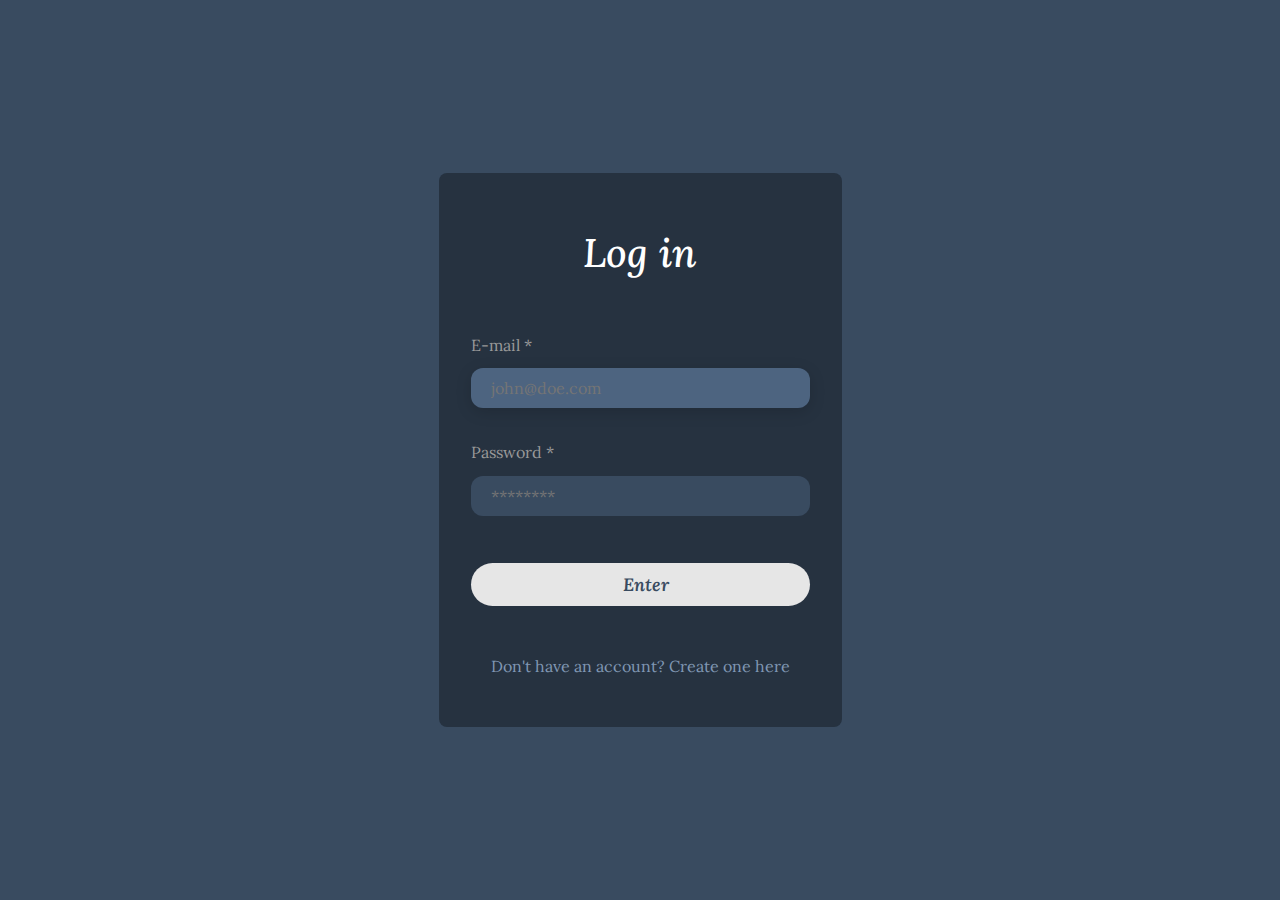
==== app/pages/energy/index.html @ acae3a9f "Done for the Day" ====
<!DOCTYPE html>
<html lang="en">
    <head>
        <meta charset="UTF-8" />
        <meta name="viewport" content="width=device-width, initial-scale=1.0" />
        <title>Energy</title>
        <!-- FontAwesome -->
        <link
            rel="stylesheet"
            href="../../styles/fontawesome/css/fontawesome.css"
        />
        <link rel="stylesheet" href="../../styles/fontawesome/css/brands.css" />
        <link rel="stylesheet" href="../../styles/fontawesome/css/solid.css" />
        <!-- Custom CSS -->
        <link rel="stylesheet" href="../../styles/main.css" />
    </head>
    <!-- <body class="light-mode"> -->
    <body>
        <section class="container">
            <div
                class="flex justify-content-space-between align-items-center flex-wrap"
                style="margin-bottom: 1rem"
            >
                <h1>Energy</h1>
                <button
                    id="refresh"
                    class="button-icon"
                    data-theme="secondary"
                    name="updateIntroSubmit"
                >
                    <i class="fa-regular fa-arrows-rotate"></i>
                </button>
            </div>
            <table id="energy-data" class="table">
                <thead>
                    <th>Name</th>
                    <th>Created At</th>
                    <th>Updated At</th>
                    <th>Options</th>
                </thead>
                <tbody></tbody>
            </table>

            <div class="dashboard-form">
                <h1>Create Energy</h1>
                <form method="post" id="add-energy-form">
                    <div class="input-group">
                        <label for="energyName">Name <span class="colored">*</span></label>
                        <input type="text" name="name" id="energyName" required />
                    </div>
                    <div class="input-group">
                        <label for="energyUnit">Unit <span class="colored">*</span></label>
                        <input type="text" name="unit" id="energyUnit" required />
                    </div>
                    <button type="submit" class="button-icon">
                        <i class="fa-regular fa-plus"></i>
                        <span>Add Energy</span>
                    </button>
                </form>
            </div>
        </section>

        <script
            type="module"
            src="../../scripts/controllers/energy.js"
        ></script>
        <script type="module" src="../../scripts/utils/navbar.js"></script>
    </body>
</html>
---- app/styles/fontawesome/css/brands.css ----
/*!
 * Font Awesome Free 6.2.0 by @fontawesome - https://fontawesome.com
 * License - https://fontawesome.com/license/free (Icons: CC BY 4.0, Fonts: SIL OFL 1.1, Code: MIT License)
 * Copyright 2022 Fonticons, Inc.
 */
:root, :host {
  --fa-style-family-brands: 'Font Awesome 6 Brands';
  --fa-font-brands: normal 400 1em/1 'Font Awesome 6 Brands'; }

@font-face {
  font-family: 'Font Awesome 6 Brands';
  font-style: normal;
  font-weight: 400;
  font-display: block;
  src: url("../webfonts/fa-brands-400.woff2") format("woff2"), url("../webfonts/fa-brands-400.ttf") format("truetype"); }

.fab,
.fa-brands {
  font-weight: 400; }

.fa-monero:before {
  content: "\f3d0"; }

.fa-hooli:before {
  content: "\f427"; }

.fa-yelp:before {
  content: "\f1e9"; }

.fa-cc-visa:before {
  content: "\f1f0"; }

.fa-lastfm:before {
  content: "\f202"; }

.fa-shopware:before {
  content: "\f5b5"; }

.fa-creative-commons-nc:before {
  content: "\f4e8"; }

.fa-aws:before {
  content: "\f375"; }

.fa-redhat:before {
  content: "\f7bc"; }

.fa-yoast:before {
  content: "\f2b1"; }

.fa-cloudflare:before {
  content: "\e07d"; }

.fa-ups:before {
  content: "\f7e0"; }

.fa-wpexplorer:before {
  content: "\f2de"; }

.fa-dyalog:before {
  content: "\f399"; }

.fa-bity:before {
  content: "\f37a"; }

.fa-stackpath:before {
  content: "\f842"; }

.fa-buysellads:before {
  content: "\f20d"; }

.fa-first-order:before {
  content: "\f2b0"; }

.fa-modx:before {
  content: "\f285"; }

.fa-guilded:before {
  content: "\e07e"; }

.fa-vnv:before {
  content: "\f40b"; }

.fa-square-js:before {
  content: "\f3b9"; }

.fa-js-square:before {
  content: "\f3b9"; }

.fa-microsoft:before {
  content: "\f3ca"; }

.fa-qq:before {
  content: "\f1d6"; }

.fa-orcid:before {
  content: "\f8d2"; }

.fa-java:before {
  content: "\f4e4"; }

.fa-invision:before {
  content: "\f7b0"; }

.fa-creative-commons-pd-alt:before {
  content: "\f4ed"; }

.fa-centercode:before {
  content: "\f380"; }

.fa-glide-g:before {
  content: "\f2a6"; }

.fa-drupal:before {
  content: "\f1a9"; }

.fa-hire-a-helper:before {
  content: "\f3b0"; }

.fa-creative-commons-by:before {
  content: "\f4e7"; }

.fa-unity:before {
  content: "\e049"; }

.fa-whmcs:before {
  content: "\f40d"; }

.fa-rocketchat:before {
  content: "\f3e8"; }

.fa-vk:before {
  content: "\f189"; }

.fa-untappd:before {
  content: "\f405"; }

.fa-mailchimp:before {
  content: "\f59e"; }

.fa-css3-alt:before {
  content: "\f38b"; }

.fa-square-reddit:before {
  content: "\f1a2"; }

.fa-reddit-square:before {
  content: "\f1a2"; }

.fa-vimeo-v:before {
  content: "\f27d"; }

.fa-contao:before {
  content: "\f26d"; }

.fa-square-font-awesome:before {
  content: "\e5ad"; }

.fa-deskpro:before {
  content: "\f38f"; }

.fa-sistrix:before {
  content: "\f3ee"; }

.fa-square-instagram:before {
  content: "\e055"; }

.fa-instagram-square:before {
  content: "\e055"; }

.fa-battle-net:before {
  content: "\f835"; }

.fa-the-red-yeti:before {
  content: "\f69d"; }

.fa-square-hacker-news:before {
  content: "\f3af"; }

.fa-hacker-news-square:before {
  content: "\f3af"; }

.fa-edge:before {
  content: "\f282"; }

.fa-napster:before {
  content: "\f3d2"; }

.fa-square-snapchat:before {
  content: "\f2ad"; }

.fa-snapchat-square:before {
  content: "\f2ad"; }

.fa-google-plus-g:before {
  content: "\f0d5"; }

.fa-artstation:before {
  content: "\f77a"; }

.fa-markdown:before {
  content: "\f60f"; }

.fa-sourcetree:before {
  content: "\f7d3"; }

.fa-google-plus:before {
  content: "\f2b3"; }

.fa-diaspora:before {
  content: "\f791"; }

.fa-foursquare:before {
  content: "\f180"; }

.fa-stack-overflow:before {
  content: "\f16c"; }

.fa-github-alt:before {
  content: "\f113"; }

.fa-phoenix-squadron:before {
  content: "\f511"; }

.fa-pagelines:before {
  content: "\f18c"; }

.fa-algolia:before {
  content: "\f36c"; }

.fa-red-river:before {
  content: "\f3e3"; }

.fa-creative-commons-sa:before {
  content: "\f4ef"; }

.fa-safari:before {
  content: "\f267"; }

.fa-google:before {
  content: "\f1a0"; }

.fa-square-font-awesome-stroke:before {
  content: "\f35c"; }

.fa-font-awesome-alt:before {
  content: "\f35c"; }

.fa-atlassian:before {
  content: "\f77b"; }

.fa-linkedin-in:before {
  content: "\f0e1"; }

.fa-digital-ocean:before {
  content: "\f391"; }

.fa-nimblr:before {
  content: "\f5a8"; }

.fa-chromecast:before {
  content: "\f838"; }

.fa-evernote:before {
  content: "\f839"; }

.fa-hacker-news:before {
  content: "\f1d4"; }

.fa-creative-commons-sampling:before {
  content: "\f4f0"; }

.fa-adversal:before {
  content: "\f36a"; }

.fa-creative-commons:before {
  content: "\f25e"; }

.fa-watchman-monitoring:before {
  content: "\e087"; }

.fa-fonticons:before {
  content: "\f280"; }

.fa-weixin:before {
  content: "\f1d7"; }

.fa-shirtsinbulk:before {
  content: "\f214"; }

.fa-codepen:before {
  content: "\f1cb"; }

.fa-git-alt:before {
  content: "\f841"; }

.fa-lyft:before {
  content: "\f3c3"; }

.fa-rev:before {
  content: "\f5b2"; }

.fa-windows:before {
  content: "\f17a"; }

.fa-wizards-of-the-coast:before {
  content: "\f730"; }

.fa-square-viadeo:before {
  content: "\f2aa"; }

.fa-viadeo-square:before {
  content: "\f2aa"; }

.fa-meetup:before {
  content: "\f2e0"; }

.fa-centos:before {
  content: "\f789"; }

.fa-adn:before {
  content: "\f170"; }

.fa-cloudsmith:before {
  content: "\f384"; }

.fa-pied-piper-alt:before {
  content: "\f1a8"; }

.fa-square-dribbble:before {
  content: "\f397"; }

.fa-dribbble-square:before {
  content: "\f397"; }

.fa-codiepie:before {
  content: "\f284"; }

.fa-node:before {
  content: "\f419"; }

.fa-mix:before {
  content: "\f3cb"; }

.fa-steam:before {
  content: "\f1b6"; }

.fa-cc-apple-pay:before {
  content: "\f416"; }

.fa-scribd:before {
  content: "\f28a"; }

.fa-openid:before {
  content: "\f19b"; }

.fa-instalod:before {
  content: "\e081"; }

.fa-expeditedssl:before {
  content: "\f23e"; }

.fa-sellcast:before {
  content: "\f2da"; }

.fa-square-twitter:before {
  content: "\f081"; }

.fa-twitter-square:before {
  content: "\f081"; }

.fa-r-project:before {
  content: "\f4f7"; }

.fa-delicious:before {
  content: "\f1a5"; }

.fa-freebsd:before {
  content: "\f3a4"; }

.fa-vuejs:before {
  content: "\f41f"; }

.fa-accusoft:before {
  content: "\f369"; }

.fa-ioxhost:before {
  content: "\f208"; }

.fa-fonticons-fi:before {
  content: "\f3a2"; }

.fa-app-store:before {
  content: "\f36f"; }

.fa-cc-mastercard:before {
  content: "\f1f1"; }

.fa-itunes-note:before {
  content: "\f3b5"; }

.fa-golang:before {
  content: "\e40f"; }

.fa-kickstarter:before {
  content: "\f3bb"; }

.fa-grav:before {
  content: "\f2d6"; }

.fa-weibo:before {
  content: "\f18a"; }

.fa-uncharted:before {
  content: "\e084"; }

.fa-firstdraft:before {
  content: "\f3a1"; }

.fa-square-youtube:before {
  content: "\f431"; }

.fa-youtube-square:before {
  content: "\f431"; }

.fa-wikipedia-w:before {
  content: "\f266"; }

.fa-wpressr:before {
  content: "\f3e4"; }

.fa-rendact:before {
  content: "\f3e4"; }

.fa-angellist:before {
  content: "\f209"; }

.fa-galactic-republic:before {
  content: "\f50c"; }

.fa-nfc-directional:before {
  content: "\e530"; }

.fa-skype:before {
  content: "\f17e"; }

.fa-joget:before {
  content: "\f3b7"; }

.fa-fedora:before {
  content: "\f798"; }

.fa-stripe-s:before {
  content: "\f42a"; }

.fa-meta:before {
  content: "\e49b"; }

.fa-laravel:before {
  content: "\f3bd"; }

.fa-hotjar:before {
  content: "\f3b1"; }

.fa-bluetooth-b:before {
  content: "\f294"; }

.fa-sticker-mule:before {
  content: "\f3f7"; }

.fa-creative-commons-zero:before {
  content: "\f4f3"; }

.fa-hips:before {
  content: "\f452"; }

.fa-behance:before {
  content: "\f1b4"; }

.fa-reddit:before {
  content: "\f1a1"; }

.fa-discord:before {
  content: "\f392"; }

.fa-chrome:before {
  content: "\f268"; }

.fa-app-store-ios:before {
  content: "\f370"; }

.fa-cc-discover:before {
  content: "\f1f2"; }

.fa-wpbeginner:before {
  content: "\f297"; }

.fa-confluence:before {
  content: "\f78d"; }

.fa-mdb:before {
  content: "\f8ca"; }

.fa-dochub:before {
  content: "\f394"; }

.fa-accessible-icon:before {
  content: "\f368"; }

.fa-ebay:before {
  content: "\f4f4"; }

.fa-amazon:before {
  content: "\f270"; }

.fa-unsplash:before {
  content: "\e07c"; }

.fa-yarn:before {
  content: "\f7e3"; }

.fa-square-steam:before {
  content: "\f1b7"; }

.fa-steam-square:before {
  content: "\f1b7"; }

.fa-500px:before {
  content: "\f26e"; }

.fa-square-vimeo:before {
  content: "\f194"; }

.fa-vimeo-square:before {
  content: "\f194"; }

.fa-asymmetrik:before {
  content: "\f372"; }

.fa-font-awesome:before {
  content: "\f2b4"; }

.fa-font-awesome-flag:before {
  content: "\f2b4"; }

.fa-font-awesome-logo-full:before {
  content: "\f2b4"; }

.fa-gratipay:before {
  content: "\f184"; }

.fa-apple:before {
  content: "\f179"; }

.fa-hive:before {
  content: "\e07f"; }

.fa-gitkraken:before {
  content: "\f3a6"; }

.fa-keybase:before {
  content: "\f4f5"; }

.fa-apple-pay:before {
  content: "\f415"; }

.fa-padlet:before {
  content: "\e4a0"; }

.fa-amazon-pay:before {
  content: "\f42c"; }

.fa-square-github:before {
  content: "\f092"; }

.fa-github-square:before {
  content: "\f092"; }

.fa-stumbleupon:before {
  content: "\f1a4"; }

.fa-fedex:before {
  content: "\f797"; }

.fa-phoenix-framework:before {
  content: "\f3dc"; }

.fa-shopify:before {
  content: "\e057"; }

.fa-neos:before {
  content: "\f612"; }

.fa-hackerrank:before {
  content: "\f5f7"; }

.fa-researchgate:before {
  content: "\f4f8"; }

.fa-swift:before {
  content: "\f8e1"; }

.fa-angular:before {
  content: "\f420"; }

.fa-speakap:before {
  content: "\f3f3"; }

.fa-angrycreative:before {
  content: "\f36e"; }

.fa-y-combinator:before {
  content: "\f23b"; }

.fa-empire:before {
  content: "\f1d1"; }

.fa-envira:before {
  content: "\f299"; }

.fa-square-gitlab:before {
  content: "\e5ae"; }

.fa-gitlab-square:before {
  content: "\e5ae"; }

.fa-studiovinari:before {
  content: "\f3f8"; }

.fa-pied-piper:before {
  content: "\f2ae"; }

.fa-wordpress:before {
  content: "\f19a"; }

.fa-product-hunt:before {
  content: "\f288"; }

.fa-firefox:before {
  content: "\f269"; }

.fa-linode:before {
  content: "\f2b8"; }

.fa-goodreads:before {
  content: "\f3a8"; }

.fa-square-odnoklassniki:before {
  content: "\f264"; }

.fa-odnoklassniki-square:before {
  content: "\f264"; }

.fa-jsfiddle:before {
  content: "\f1cc"; }

.fa-sith:before {
  content: "\f512"; }

.fa-themeisle:before {
  content: "\f2b2"; }

.fa-page4:before {
  content: "\f3d7"; }

.fa-hashnode:before {
  content: "\e499"; }

.fa-react:before {
  content: "\f41b"; }

.fa-cc-paypal:before {
  content: "\f1f4"; }

.fa-squarespace:before {
  content: "\f5be"; }

.fa-cc-stripe:before {
  content: "\f1f5"; }

.fa-creative-commons-share:before {
  content: "\f4f2"; }

.fa-bitcoin:before {
  content: "\f379"; }

.fa-keycdn:before {
  content: "\f3ba"; }

.fa-opera:before {
  content: "\f26a"; }

.fa-itch-io:before {
  content: "\f83a"; }

.fa-umbraco:before {
  content: "\f8e8"; }

.fa-galactic-senate:before {
  content: "\f50d"; }

.fa-ubuntu:before {
  content: "\f7df"; }

.fa-draft2digital:before {
  content: "\f396"; }

.fa-stripe:before {
  content: "\f429"; }

.fa-houzz:before {
  content: "\f27c"; }

.fa-gg:before {
  content: "\f260"; }

.fa-dhl:before {
  content: "\f790"; }

.fa-square-pinterest:before {
  content: "\f0d3"; }

.fa-pinterest-square:before {
  content: "\f0d3"; }

.fa-xing:before {
  content: "\f168"; }

.fa-blackberry:before {
  content: "\f37b"; }

.fa-creative-commons-pd:before {
  content: "\f4ec"; }

.fa-playstation:before {
  content: "\f3df"; }

.fa-quinscape:before {
  content: "\f459"; }

.fa-less:before {
  content: "\f41d"; }

.fa-blogger-b:before {
  content: "\f37d"; }

.fa-opencart:before {
  content: "\f23d"; }

.fa-vine:before {
  content: "\f1ca"; }

.fa-paypal:before {
  content: "\f1ed"; }

.fa-gitlab:before {
  content: "\f296"; }

.fa-typo3:before {
  content: "\f42b"; }

.fa-reddit-alien:before {
  content: "\f281"; }

.fa-yahoo:before {
  content: "\f19e"; }

.fa-dailymotion:before {
  content: "\e052"; }

.fa-affiliatetheme:before {
  content: "\f36b"; }

.fa-pied-piper-pp:before {
  content: "\f1a7"; }

.fa-bootstrap:before {
  content: "\f836"; }

.fa-odnoklassniki:before {
  content: "\f263"; }

.fa-nfc-symbol:before {
  content: "\e531"; }

.fa-ethereum:before {
  content: "\f42e"; }

.fa-speaker-deck:before {
  content: "\f83c"; }

.fa-creative-commons-nc-eu:before {
  content: "\f4e9"; }

.fa-patreon:before {
  content: "\f3d9"; }

.fa-avianex:before {
  content: "\f374"; }

.fa-ello:before {
  content: "\f5f1"; }

.fa-gofore:before {
  content: "\f3a7"; }

.fa-bimobject:before {
  content: "\f378"; }

.fa-facebook-f:before {
  content: "\f39e"; }

.fa-square-google-plus:before {
  content: "\f0d4"; }

.fa-google-plus-square:before {
  content: "\f0d4"; }

.fa-mandalorian:before {
  content: "\f50f"; }

.fa-first-order-alt:before {
  content: "\f50a"; }

.fa-osi:before {
  content: "\f41a"; }

.fa-google-wallet:before {
  content: "\f1ee"; }

.fa-d-and-d-beyond:before {
  content: "\f6ca"; }

.fa-periscope:before {
  content: "\f3da"; }

.fa-fulcrum:before {
  content: "\f50b"; }

.fa-cloudscale:before {
  content: "\f383"; }

.fa-forumbee:before {
  content: "\f211"; }

.fa-mizuni:before {
  content: "\f3cc"; }

.fa-schlix:before {
  content: "\f3ea"; }

.fa-square-xing:before {
  content: "\f169"; }

.fa-xing-square:before {
  content: "\f169"; }

.fa-bandcamp:before {
  content: "\f2d5"; }

.fa-wpforms:before {
  content: "\f298"; }

.fa-cloudversify:before {
  content: "\f385"; }

.fa-usps:before {
  content: "\f7e1"; }

.fa-megaport:before {
  content: "\f5a3"; }

.fa-magento:before {
  content: "\f3c4"; }

.fa-spotify:before {
  content: "\f1bc"; }

.fa-optin-monster:before {
  content: "\f23c"; }

.fa-fly:before {
  content: "\f417"; }

.fa-aviato:before {
  content: "\f421"; }

.fa-itunes:before {
  content: "\f3b4"; }

.fa-cuttlefish:before {
  content: "\f38c"; }

.fa-blogger:before {
  content: "\f37c"; }

.fa-flickr:before {
  content: "\f16e"; }

.fa-viber:before {
  content: "\f409"; }

.fa-soundcloud:before {
  content: "\f1be"; }

.fa-digg:before {
  content: "\f1a6"; }

.fa-tencent-weibo:before {
  content: "\f1d5"; }

.fa-symfony:before {
  content: "\f83d"; }

.fa-maxcdn:before {
  content: "\f136"; }

.fa-etsy:before {
  content: "\f2d7"; }

.fa-facebook-messenger:before {
  content: "\f39f"; }

.fa-audible:before {
  content: "\f373"; }

.fa-think-peaks:before {
  content: "\f731"; }

.fa-bilibili:before {
  content: "\e3d9"; }

.fa-erlang:before {
  content: "\f39d"; }

.fa-cotton-bureau:before {
  content: "\f89e"; }

.fa-dashcube:before {
  content: "\f210"; }

.fa-42-group:before {
  content: "\e080"; }

.fa-innosoft:before {
  content: "\e080"; }

.fa-stack-exchange:before {
  content: "\f18d"; }

.fa-elementor:before {
  content: "\f430"; }

.fa-square-pied-piper:before {
  content: "\e01e"; }

.fa-pied-piper-square:before {
  content: "\e01e"; }

.fa-creative-commons-nd:before {
  content: "\f4eb"; }

.fa-palfed:before {
  content: "\f3d8"; }

.fa-superpowers:before {
  content: "\f2dd"; }

.fa-resolving:before {
  content: "\f3e7"; }

.fa-xbox:before {
  content: "\f412"; }

.fa-searchengin:before {
  content: "\f3eb"; }

.fa-tiktok:before {
  content: "\e07b"; }

.fa-square-facebook:before {
  content: "\f082"; }

.fa-facebook-square:before {
  content: "\f082"; }

.fa-renren:before {
  content: "\f18b"; }

.fa-linux:before {
  content: "\f17c"; }

.fa-glide:before {
  content: "\f2a5"; }

.fa-linkedin:before {
  content: "\f08c"; }

.fa-hubspot:before {
  content: "\f3b2"; }

.fa-deploydog:before {
  content: "\f38e"; }

.fa-twitch:before {
  content: "\f1e8"; }

.fa-ravelry:before {
  content: "\f2d9"; }

.fa-mixer:before {
  content: "\e056"; }

.fa-square-lastfm:before {
  content: "\f203"; }

.fa-lastfm-square:before {
  content: "\f203"; }

.fa-vimeo:before {
  content: "\f40a"; }

.fa-mendeley:before {
  content: "\f7b3"; }

.fa-uniregistry:before {
  content: "\f404"; }

.fa-figma:before {
  content: "\f799"; }

.fa-creative-commons-remix:before {
  content: "\f4ee"; }

.fa-cc-amazon-pay:before {
  content: "\f42d"; }

.fa-dropbox:before {
  content: "\f16b"; }

.fa-instagram:before {
  content: "\f16d"; }

.fa-cmplid:before {
  content: "\e360"; }

.fa-facebook:before {
  content: "\f09a"; }

.fa-gripfire:before {
  content: "\f3ac"; }

.fa-jedi-order:before {
  content: "\f50e"; }

.fa-uikit:before {
  content: "\f403"; }

.fa-fort-awesome-alt:before {
  content: "\f3a3"; }

.fa-phabricator:before {
  content: "\f3db"; }

.fa-ussunnah:before {
  content: "\f407"; }

.fa-earlybirds:before {
  content: "\f39a"; }

.fa-trade-federation:before {
  content: "\f513"; }

.fa-autoprefixer:before {
  content: "\f41c"; }

.fa-whatsapp:before {
  content: "\f232"; }

.fa-slideshare:before {
  content: "\f1e7"; }

.fa-google-play:before {
  content: "\f3ab"; }

.fa-viadeo:before {
  content: "\f2a9"; }

.fa-line:before {
  content: "\f3c0"; }

.fa-google-drive:before {
  content: "\f3aa"; }

.fa-servicestack:before {
  content: "\f3ec"; }

.fa-simplybuilt:before {
  content: "\f215"; }

.fa-bitbucket:before {
  content: "\f171"; }

.fa-imdb:before {
  content: "\f2d8"; }

.fa-deezer:before {
  content: "\e077"; }

.fa-raspberry-pi:before {
  content: "\f7bb"; }

.fa-jira:before {
  content: "\f7b1"; }

.fa-docker:before {
  content: "\f395"; }

.fa-screenpal:before {
  content: "\e570"; }

.fa-bluetooth:before {
  content: "\f293"; }

.fa-gitter:before {
  content: "\f426"; }

.fa-d-and-d:before {
  content: "\f38d"; }

.fa-microblog:before {
  content: "\e01a"; }

.fa-cc-diners-club:before {
  content: "\f24c"; }

.fa-gg-circle:before {
  content: "\f261"; }

.fa-pied-piper-hat:before {
  content: "\f4e5"; }

.fa-kickstarter-k:before {
  content: "\f3bc"; }

.fa-yandex:before {
  content: "\f413"; }

.fa-readme:before {
  content: "\f4d5"; }

.fa-html5:before {
  content: "\f13b"; }

.fa-sellsy:before {
  content: "\f213"; }

.fa-sass:before {
  content: "\f41e"; }

.fa-wirsindhandwerk:before {
  content: "\e2d0"; }

.fa-wsh:before {
  content: "\e2d0"; }

.fa-buromobelexperte:before {
  content: "\f37f"; }

.fa-salesforce:before {
  content: "\f83b"; }

.fa-octopus-deploy:before {
  content: "\e082"; }

.fa-medapps:before {
  content: "\f3c6"; }

.fa-ns8:before {
  content: "\f3d5"; }

.fa-pinterest-p:before {
  content: "\f231"; }

.fa-apper:before {
  content: "\f371"; }

.fa-fort-awesome:before {
  content: "\f286"; }

.fa-waze:before {
  content: "\f83f"; }

.fa-cc-jcb:before {
  content: "\f24b"; }

.fa-snapchat:before {
  content: "\f2ab"; }

.fa-snapchat-ghost:before {
  content: "\f2ab"; }

.fa-fantasy-flight-games:before {
  content: "\f6dc"; }

.fa-rust:before {
  content: "\e07a"; }

.fa-wix:before {
  content: "\f5cf"; }

.fa-square-behance:before {
  content: "\f1b5"; }

.fa-behance-square:before {
  content: "\f1b5"; }

.fa-supple:before {
  content: "\f3f9"; }

.fa-rebel:before {
  content: "\f1d0"; }

.fa-css3:before {
  content: "\f13c"; }

.fa-staylinked:before {
  content: "\f3f5"; }

.fa-kaggle:before {
  content: "\f5fa"; }

.fa-space-awesome:before {
  content: "\e5ac"; }

.fa-deviantart:before {
  content: "\f1bd"; }

.fa-cpanel:before {
  content: "\f388"; }

.fa-goodreads-g:before {
  content: "\f3a9"; }

.fa-square-git:before {
  content: "\f1d2"; }

.fa-git-square:before {
  content: "\f1d2"; }

.fa-square-tumblr:before {
  content: "\f174"; }

.fa-tumblr-square:before {
  content: "\f174"; }

.fa-trello:before {
  content: "\f181"; }

.fa-creative-commons-nc-jp:before {
  content: "\f4ea"; }

.fa-get-pocket:before {
  content: "\f265"; }

.fa-perbyte:before {
  content: "\e083"; }

.fa-grunt:before {
  content: "\f3ad"; }

.fa-weebly:before {
  content: "\f5cc"; }

.fa-connectdevelop:before {
  content: "\f20e"; }

.fa-leanpub:before {
  content: "\f212"; }

.fa-black-tie:before {
  content: "\f27e"; }

.fa-themeco:before {
  content: "\f5c6"; }

.fa-python:before {
  content: "\f3e2"; }

.fa-android:before {
  content: "\f17b"; }

.fa-bots:before {
  content: "\e340"; }

.fa-free-code-camp:before {
  content: "\f2c5"; }

.fa-hornbill:before {
  content: "\f592"; }

.fa-js:before {
  content: "\f3b8"; }

.fa-ideal:before {
  content: "\e013"; }

.fa-git:before {
  content: "\f1d3"; }

.fa-dev:before {
  content: "\f6cc"; }

.fa-sketch:before {
  content: "\f7c6"; }

.fa-yandex-international:before {
  content: "\f414"; }

.fa-cc-amex:before {
  content: "\f1f3"; }

.fa-uber:before {
  content: "\f402"; }

.fa-github:before {
  content: "\f09b"; }

.fa-php:before {
  content: "\f457"; }

.fa-alipay:before {
  content: "\f642"; }

.fa-youtube:before {
  content: "\f167"; }

.fa-skyatlas:before {
  content: "\f216"; }

.fa-firefox-browser:before {
  content: "\e007"; }

.fa-replyd:before {
  content: "\f3e6"; }

.fa-suse:before {
  content: "\f7d6"; }

.fa-jenkins:before {
  content: "\f3b6"; }

.fa-twitter:before {
  content: "\f099"; }

.fa-rockrms:before {
  content: "\f3e9"; }

.fa-pinterest:before {
  content: "\f0d2"; }

.fa-buffer:before {
  content: "\f837"; }

.fa-npm:before {
  content: "\f3d4"; }

.fa-yammer:before {
  content: "\f840"; }

.fa-btc:before {
  content: "\f15a"; }

.fa-dribbble:before {
  content: "\f17d"; }

.fa-stumbleupon-circle:before {
  content: "\f1a3"; }

.fa-internet-explorer:before {
  content: "\f26b"; }

.fa-telegram:before {
  content: "\f2c6"; }

.fa-telegram-plane:before {
  content: "\f2c6"; }

.fa-old-republic:before {
  content: "\f510"; }

.fa-square-whatsapp:before {
  content: "\f40c"; }

.fa-whatsapp-square:before {
  content: "\f40c"; }

.fa-node-js:before {
  content: "\f3d3"; }

.fa-edge-legacy:before {
  content: "\e078"; }

.fa-slack:before {
  content: "\f198"; }

.fa-slack-hash:before {
  content: "\f198"; }

.fa-medrt:before {
  content: "\f3c8"; }

.fa-usb:before {
  content: "\f287"; }

.fa-tumblr:before {
  content: "\f173"; }

.fa-vaadin:before {
  content: "\f408"; }

.fa-quora:before {
  content: "\f2c4"; }

.fa-reacteurope:before {
  content: "\f75d"; }

.fa-medium:before {
  content: "\f23a"; }

.fa-medium-m:before {
  content: "\f23a"; }

.fa-amilia:before {
  content: "\f36d"; }

.fa-mixcloud:before {
  content: "\f289"; }

.fa-flipboard:before {
  content: "\f44d"; }

.fa-viacoin:before {
  content: "\f237"; }

.fa-critical-role:before {
  content: "\f6c9"; }

.fa-sitrox:before {
  content: "\e44a"; }

.fa-discourse:before {
  content: "\f393"; }

.fa-joomla:before {
  content: "\f1aa"; }

.fa-mastodon:before {
  content: "\f4f6"; }

.fa-airbnb:before {
  content: "\f834"; }

.fa-wolf-pack-battalion:before {
  content: "\f514"; }

.fa-buy-n-large:before {
  content: "\f8a6"; }

.fa-gulp:before {
  content: "\f3ae"; }

.fa-creative-commons-sampling-plus:before {
  content: "\f4f1"; }

.fa-strava:before {
  content: "\f428"; }

.fa-ember:before {
  content: "\f423"; }

.fa-canadian-maple-leaf:before {
  content: "\f785"; }

.fa-teamspeak:before {
  content: "\f4f9"; }

.fa-pushed:before {
  content: "\f3e1"; }

.fa-wordpress-simple:before {
  content: "\f411"; }

.fa-nutritionix:before {
  content: "\f3d6"; }

.fa-wodu:before {
  content: "\e088"; }

.fa-google-pay:before {
  content: "\e079"; }

.fa-intercom:before {
  content: "\f7af"; }

.fa-zhihu:before {
  content: "\f63f"; }

.fa-korvue:before {
  content: "\f42f"; }

.fa-pix:before {
  content: "\e43a"; }

.fa-steam-symbol:before {
  content: "\f3f6"; }
---- app/styles/fontawesome/css/solid.css ----
/*!
 * Font Awesome Free 6.2.0 by @fontawesome - https://fontawesome.com
 * License - https://fontawesome.com/license/free (Icons: CC BY 4.0, Fonts: SIL OFL 1.1, Code: MIT License)
 * Copyright 2022 Fonticons, Inc.
 */
:root, :host {
  --fa-style-family-classic: 'Font Awesome 6 Free';
  --fa-font-solid: normal 900 1em/1 'Font Awesome 6 Free'; }

@font-face {
  font-family: 'Font Awesome 6 Free';
  font-style: normal;
  font-weight: 900;
  font-display: block;
  src: url("../webfonts/fa-solid-900.woff2") format("woff2"), url("../webfonts/fa-solid-900.ttf") format("truetype"); }

.fas,
.fa-solid {
  font-weight: 900; }
---- app/styles/main.css ----
@import url('https://fonts.googleapis.com/css2?family=Lora:ital,wght@0,400;0,500;0,600;0,700;1,400;1,500;1,600;1,700&display=swap');

/* Imports */
@import url('form.css');
@import url('sidebar.css');
@import url('navbar.css');
@import url('dashboard.css');

/* General Styling */
:root {
	/* Color Pallete */
	--primary-variant: hsl(212, 25%, 20%);
	--primary: hsl(212, 25%, 30%);
	--secondary: hsl(212, 25%, 40%);
	--tertiary: hsl(212, 25%, 60%);

	--title-color: hsl(0, 0%, 100%);
	--subtitle-color: hsl(0, 0%, 90%);
	--text-color: hsl(0, 0%, 80%);
	--muted-color: hsl(0, 0%, 60%);

	/* Font Family */
	--ff-base: 'Lora', serif;

	/* Font Weights */
	--fw-regular: 400;
	--fw-semibold: 500;
	--fw-bold: 600;

	/* Shadows */
	--shadow: 0 0.25rem 1rem rgb(0 0 0 / 15%);

	/* Border Radius */
	--rounded-sm: 0.5rem;
	--rounded-md: 0.75rem;
	--rounded-lg: 1000vmax;
}

/* Light Mode Colors */
.light-mode {
	--primary-variant: hsl(0, 0%, 100%);
	--primary: hsl(0, 0%, 90%);
	--secondary: hsl(0, 0%, 80%);
	--tertiary: hsl(0, 0%, 70%);

	--title-color: hsl(212, 25%, 15%);
	--subtitle-color: hsl(212, 25%, 20%);
	--text-color: hsl(0, 0%, 20%);
	--muted-color: hsl(0, 0%, 40%);
}

/* CSS Reset */
* {
	padding: 0;
	margin: 0;
	box-sizing: border-box;
	outline: none;
	font-family: var(--ff-base);
}

/* general styling */
html {
	scroll-behavior: smooth;
}
ul {
	list-style: none;
}
textarea {
	resize: none;
}

a {
	color: var(--tertiary);
	text-decoration: none;
}

a:hover,
a:focus {
	text-decoration: underline;
}

select {
	background-color: transparent;
	border: 1px solid var(--title-color);
	padding-inline: 1rem;
	color: var(--text-color);
}

option {
	background-color: var(--primary-variant);
	color: var(--title-color);
}

body {
	background-color: var(--primary);
	font-size: 1rem;
	font-weight: 400;
	line-height: 1.6;
	min-height: 100vh;
}

/* Utility classes */
.colored {
	color: var(--tertiary);
}

.hidden {
	display: none;
}

.text-center {
	text-align: center;
}

.mx-auto {
	margin-block: auto;
}
.my-auto {
	margin-inline: auto;
}

/* Button */
.button {
	padding: 0.5rem 1.5rem;
	background-color: var(--primary);
	color: var(--title-color);
	font-size: 1.25rem;
	font-weight: var(--fw-bold);
	border-radius: var(--rounded-sm);
	border: 3px solid transparent;
}

.button:hover,
.button:focus-within {
	background-color: var(--primary-variant);
}

/* Custom Scrollbar */
::-webkit-scrollbar {
	width: 5px;
}
::-webkit-scrollbar-thumb {
	background-color: var(--tertiary);
}

/* Light Theme Fixes */
.light-mode a.nav-brand {
	color: var(--secondary);
}

.light-mode button:hover,
.light-mode button:focus {
	background-color: var(--tertiary);
}

.container {
	width: 80%;
	margin: 2rem auto;
}

.flex { display: flex }
.justify-content-space-between { justify-content: space-between; }
.align-items-center { align-items: center; }
.gap-1 { gap: 1rem }
.gap-05 { gap: .5rem }
.flex-wrap {flex-wrap: wrap;}

section h1,
section h2,
section h3,
section h4,
section h5 {
	/* margin-bottom: 5rem; */
    text-align: center;
    font-weight: 600;
    color: var(--title-color);
}
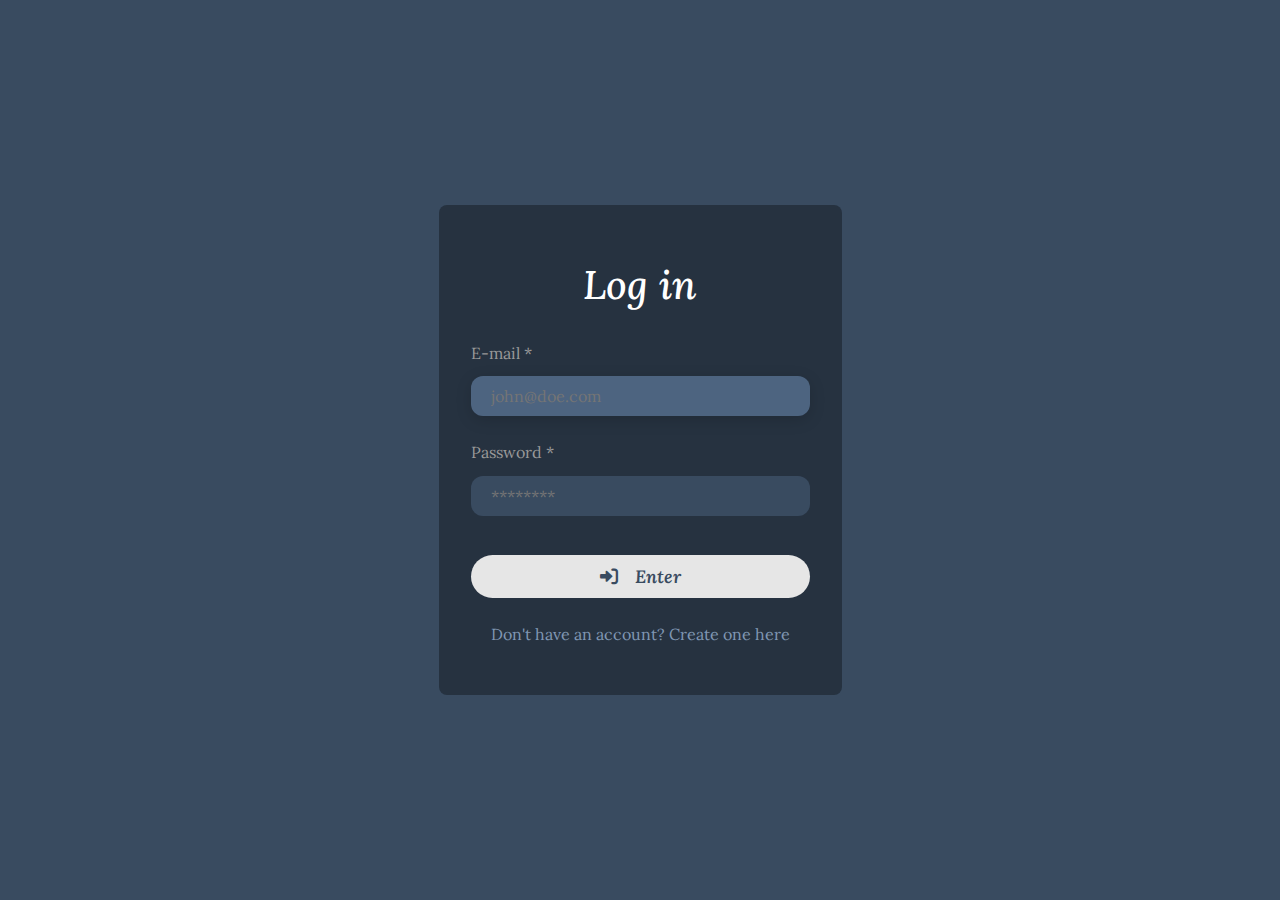
==== commit f79f21a1: "QoL Improvements Energy" ====
--- a/app/pages/energy/index.html
+++ b/app/pages/energy/index.html
@@ -36,21 +36,36 @@
                     <th>Name</th>
                     <th>Created At</th>
                     <th>Updated At</th>
-                    <th>Options</th>
                 </thead>
                 <tbody></tbody>
             </table>
 
-            <div class="dashboard-form">
+            <div class="dashboard-form" id="add-energy-container">
                 <h1>Create Energy</h1>
                 <form method="post" id="add-energy-form">
-                    <div class="input-group">
-                        <label for="energyName">Name <span class="colored">*</span></label>
-                        <input type="text" name="name" id="energyName" required />
-                    </div>
-                    <div class="input-group">
-                        <label for="energyUnit">Unit <span class="colored">*</span></label>
-                        <input type="text" name="unit" id="energyUnit" required />
+                    <div class="flex flex-wrap align-items-center gap-1">
+                        <div class="input-group flex-grow">
+                            <label for="energyName"
+                                >Name <span class="colored">*</span></label
+                            >
+                            <input
+                                type="text"
+                                name="name"
+                                id="energyName"
+                                required
+                            />
+                        </div>
+                        <div class="input-group flex-grow">
+                            <label for="energyUnit"
+                                >Unit <span class="colored">*</span></label
+                            >
+                            <input
+                                type="text"
+                                name="unit"
+                                id="energyUnit"
+                                required
+                            />
+                        </div>
                     </div>
                     <button type="submit" class="button-icon">
                         <i class="fa-regular fa-plus"></i>
--- a/app/styles/main.css
+++ b/app/styles/main.css
@@ -1,177 +1,206 @@
-@import url('https://fonts.googleapis.com/css2?family=Lora:ital,wght@0,400;0,500;0,600;0,700;1,400;1,500;1,600;1,700&display=swap');
+@import url("https://fonts.googleapis.com/css2?family=Lora:ital,wght@0,400;0,500;0,600;0,700;1,400;1,500;1,600;1,700&display=swap");
 
 /* Imports */
-@import url('form.css');
-@import url('sidebar.css');
-@import url('navbar.css');
-@import url('dashboard.css');
+@import url("form.css");
+@import url("sidebar.css");
+@import url("navbar.css");
+@import url("dashboard.css");
 
 /* General Styling */
 :root {
-	/* Color Pallete */
-	--primary-variant: hsl(212, 25%, 20%);
-	--primary: hsl(212, 25%, 30%);
-	--secondary: hsl(212, 25%, 40%);
-	--tertiary: hsl(212, 25%, 60%);
-
-	--title-color: hsl(0, 0%, 100%);
-	--subtitle-color: hsl(0, 0%, 90%);
-	--text-color: hsl(0, 0%, 80%);
-	--muted-color: hsl(0, 0%, 60%);
-
-	/* Font Family */
-	--ff-base: 'Lora', serif;
-
-	/* Font Weights */
-	--fw-regular: 400;
-	--fw-semibold: 500;
-	--fw-bold: 600;
-
-	/* Shadows */
-	--shadow: 0 0.25rem 1rem rgb(0 0 0 / 15%);
-
-	/* Border Radius */
-	--rounded-sm: 0.5rem;
-	--rounded-md: 0.75rem;
-	--rounded-lg: 1000vmax;
+    /* Color Pallete */
+    --primary-variant: hsl(212, 25%, 20%);
+    --primary: hsl(212, 25%, 30%);
+    --secondary: hsl(212, 25%, 40%);
+    --tertiary: hsl(212, 25%, 60%);
+
+    --title-color: hsl(0, 0%, 100%);
+    --subtitle-color: hsl(0, 0%, 90%);
+    --text-color: hsl(0, 0%, 80%);
+    --muted-color: hsl(0, 0%, 60%);
+
+    /* Font Family */
+    --ff-base: "Lora", serif;
+
+    /* Font Weights */
+    --fw-regular: 400;
+    --fw-semibold: 500;
+    --fw-bold: 600;
+
+    /* Shadows */
+    --shadow: 0 0.25rem 1rem rgb(0 0 0 / 15%);
+
+    /* Border Radius */
+    --rounded-sm: 0.5rem;
+    --rounded-md: 0.75rem;
+    --rounded-lg: 1000vmax;
 }
 
 /* Light Mode Colors */
 .light-mode {
-	--primary-variant: hsl(0, 0%, 100%);
-	--primary: hsl(0, 0%, 90%);
-	--secondary: hsl(0, 0%, 80%);
-	--tertiary: hsl(0, 0%, 70%);
-
-	--title-color: hsl(212, 25%, 15%);
-	--subtitle-color: hsl(212, 25%, 20%);
-	--text-color: hsl(0, 0%, 20%);
-	--muted-color: hsl(0, 0%, 40%);
+    --primary-variant: hsl(0, 0%, 100%);
+    --primary: hsl(0, 0%, 90%);
+    --secondary: hsl(0, 0%, 80%);
+    --tertiary: hsl(0, 0%, 70%);
+
+    --title-color: hsl(212, 25%, 15%);
+    --subtitle-color: hsl(212, 25%, 20%);
+    --text-color: hsl(0, 0%, 20%);
+    --muted-color: hsl(0, 0%, 40%);
 }
 
 /* CSS Reset */
 * {
-	padding: 0;
-	margin: 0;
-	box-sizing: border-box;
-	outline: none;
-	font-family: var(--ff-base);
+    padding: 0;
+    margin: 0;
+    box-sizing: border-box;
+    outline: none;
+    font-family: var(--ff-base);
 }
 
 /* general styling */
 html {
-	scroll-behavior: smooth;
+    scroll-behavior: smooth;
 }
 ul {
-	list-style: none;
+    list-style: none;
 }
 textarea {
-	resize: none;
+    resize: none;
 }
 
 a {
-	color: var(--tertiary);
-	text-decoration: none;
+    color: var(--tertiary);
+    text-decoration: none;
 }
 
 a:hover,
 a:focus {
-	text-decoration: underline;
+    text-decoration: underline;
 }
 
 select {
-	background-color: transparent;
-	border: 1px solid var(--title-color);
-	padding-inline: 1rem;
-	color: var(--text-color);
+    background-color: transparent;
+    border: 1px solid var(--title-color);
+    padding-inline: 1rem;
+    color: var(--text-color);
 }
 
 option {
-	background-color: var(--primary-variant);
-	color: var(--title-color);
+    background-color: var(--primary-variant);
+    color: var(--title-color);
 }
 
 body {
-	background-color: var(--primary);
-	font-size: 1rem;
-	font-weight: 400;
-	line-height: 1.6;
-	min-height: 100vh;
+    background-color: var(--primary);
+    font-size: 1rem;
+    font-weight: 400;
+    line-height: 1.6;
+    min-height: 100vh;
 }
 
 /* Utility classes */
 .colored {
-	color: var(--tertiary);
+    color: var(--tertiary);
 }
 
 .hidden {
-	display: none;
+    display: none;
 }
 
 .text-center {
-	text-align: center;
+    text-align: center;
 }
 
 .mx-auto {
-	margin-block: auto;
+    margin-block: auto;
 }
 .my-auto {
-	margin-inline: auto;
+    margin-inline: auto;
 }
 
 /* Button */
 .button {
-	padding: 0.5rem 1.5rem;
-	background-color: var(--primary);
-	color: var(--title-color);
-	font-size: 1.25rem;
-	font-weight: var(--fw-bold);
-	border-radius: var(--rounded-sm);
-	border: 3px solid transparent;
+    padding: 0.5rem 1.5rem;
+    background-color: var(--primary);
+    color: var(--title-color);
+    font-size: 1.25rem;
+    font-weight: var(--fw-bold);
+    border-radius: var(--rounded-sm);
+    border: 3px solid transparent;
 }
 
 .button:hover,
 .button:focus-within {
-	background-color: var(--primary-variant);
+    background-color: var(--primary-variant);
 }
 
 /* Custom Scrollbar */
 ::-webkit-scrollbar {
-	width: 5px;
+    width: 5px;
 }
 ::-webkit-scrollbar-thumb {
-	background-color: var(--tertiary);
+    background-color: var(--tertiary);
 }
 
 /* Light Theme Fixes */
 .light-mode a.nav-brand {
-	color: var(--secondary);
+    color: var(--secondary);
 }
 
 .light-mode button:hover,
 .light-mode button:focus {
-	background-color: var(--tertiary);
+    background-color: var(--tertiary);
 }
 
 .container {
-	width: 80%;
-	margin: 2rem auto;
-}
-
-.flex { display: flex }
-.justify-content-space-between { justify-content: space-between; }
-.align-items-center { align-items: center; }
-.gap-1 { gap: 1rem }
-.gap-05 { gap: .5rem }
-.flex-wrap {flex-wrap: wrap;}
+    width: 70%;
+    margin: 2rem auto;
+}
+
+.flex {
+    display: flex;
+}
+.justify-content-space-between {
+    justify-content: space-between;
+}
+.align-items-center {
+    align-items: center;
+}
+.gap-1 {
+    gap: 1rem;
+}
+.gap-05 {
+    gap: 0.5rem;
+}
+.flex-wrap {
+    flex-wrap: wrap;
+}
+.flex-grow {
+    flex-grow: 1;
+}
+
+.user-status {
+    width: 0.75rem;
+    height: 0.75rem;
+    border-radius: 50%;
+}
+
+.user-status[data-enabled="true"] {
+    background-color: green;
+}
+
+.user-status[data-enabled="false"] {
+    background-color: red;
+}
 
 section h1,
 section h2,
 section h3,
 section h4,
 section h5 {
-	/* margin-bottom: 5rem; */
+    /* margin-bottom: 5rem; */
     text-align: center;
     font-weight: 600;
     color: var(--title-color);
-}+}
